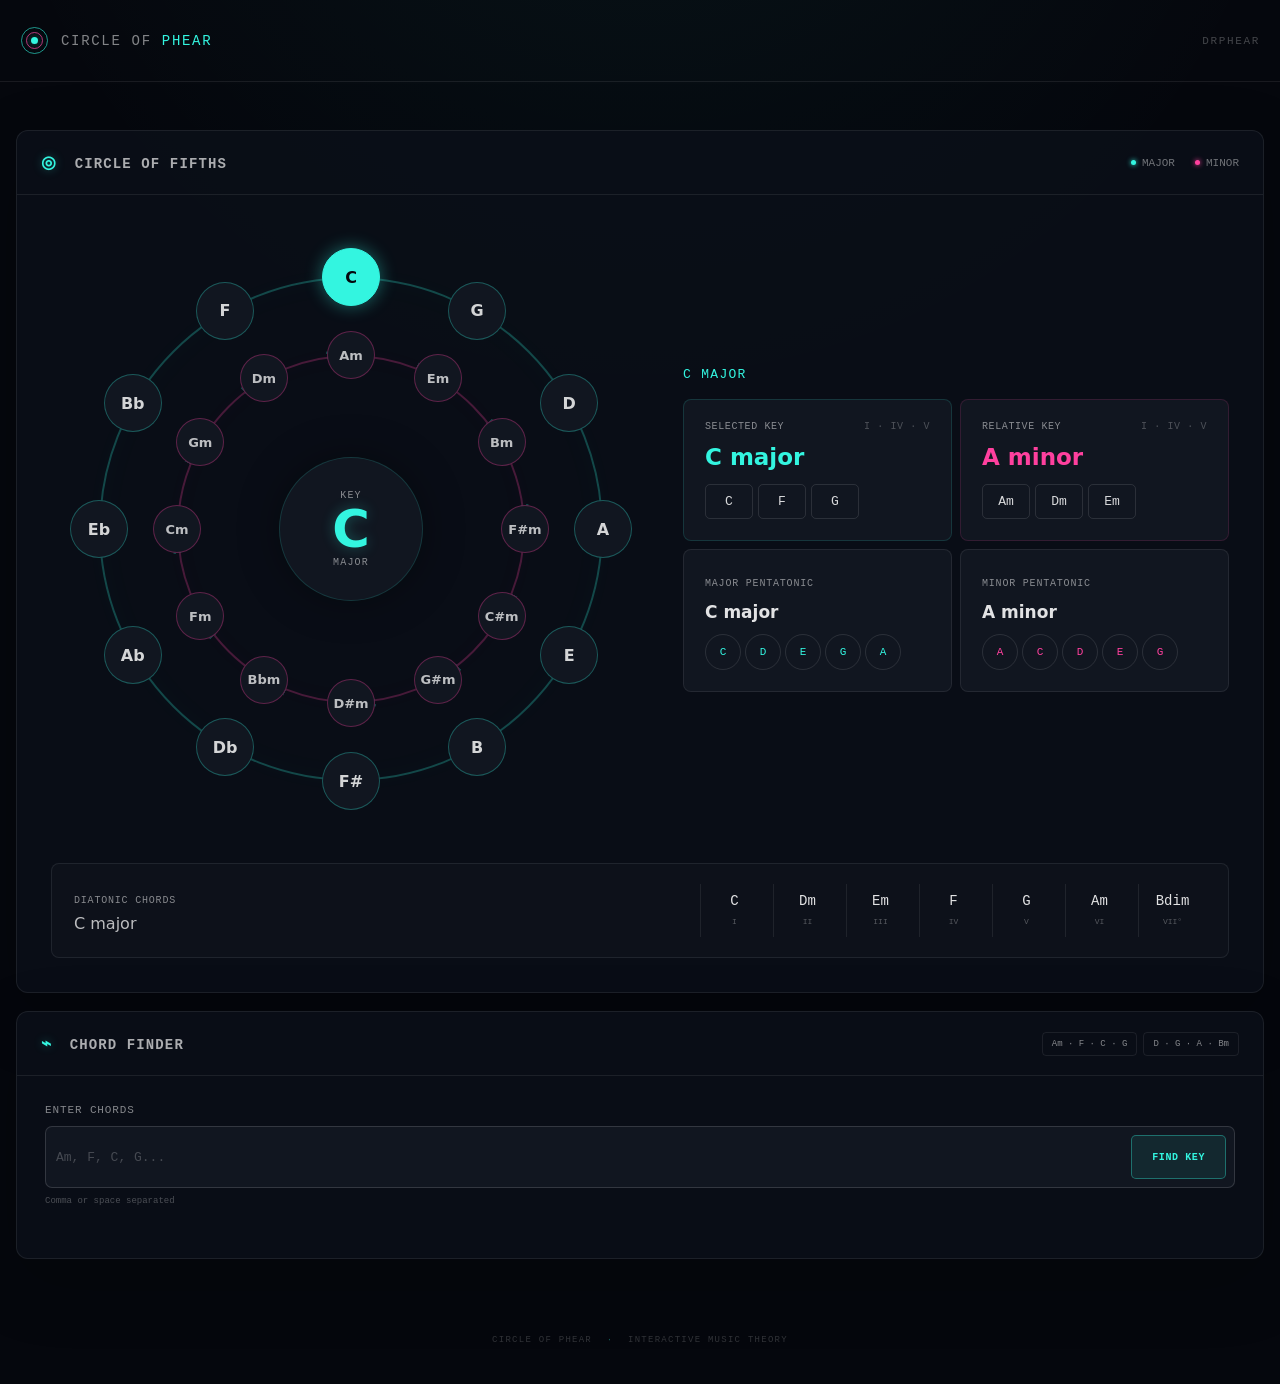
==== circle-of-fifths.html @ 33b9a5f1 "Add initial web sie" ====
<!doctype html>
<html lang="en">
  <head>
    <meta charset="UTF-8" />
    <meta name="viewport" content="width=device-width, initial-scale=1.0" />
    <meta name="description" content="An interactive circle of fifths with chords, relative keys, and pentatonic scales." />
    <title>Circle of Phear</title>
    <link rel="stylesheet" href="styles.css" />
  </head>
  <body>
    <header class="site-header" id="top">
      <a class="brand" href="index.html" aria-label="Back to drphear home">
        <span class="brand-mark" aria-hidden="true"><i></i><i></i><i></i></span>
        <span>CIRCLE OF <strong>PHEAR</strong></span>
      </a>
      <a class="header-note" href="index.html">DRPHEAR</a>
    </header>

    <main>
      <section class="panel" id="explore" aria-labelledby="circle-title">
        <div class="panel-header">
          <h1 id="circle-title"><span class="panel-icon" aria-hidden="true">◎</span> CIRCLE OF FIFTHS</h1>
          <div class="legend" aria-label="Circle legend">
            <span><i class="major-dot"></i> Major</span>
            <span><i class="minor-dot"></i> Minor</span>
          </div>
        </div>

        <div class="circle-layout">
          <div class="circle-stage">
            <div class="orbit orbit-outer"></div>
            <div class="orbit orbit-inner"></div>
            <div class="circle-keys" id="circle-keys" role="group" aria-label="Circle of fifths key selector"></div>
            <div class="circle-center" aria-live="polite">
              <span>KEY</span>
              <strong id="center-key">C</strong>
              <small id="center-mode">major</small>
            </div>
          </div>

          <div class="key-dashboard" aria-labelledby="selected-heading">
            <h2 id="selected-heading"><span id="key-title">C major</span></h2>

            <div class="harmony-grid">
              <article class="harmony-card primary-card">
                <div class="card-topline"><span>Selected key</span><small>I · IV · V</small></div>
                <h3 id="primary-name">C major</h3>
                <div class="large-chords" id="primary-chords"></div>
              </article>

              <article class="harmony-card relative-card">
                <div class="card-topline"><span>Relative key</span><small>i · iv · v</small></div>
                <h3 id="relative-name">A minor</h3>
                <div class="large-chords" id="relative-chords"></div>
              </article>
            </div>

            <div class="scale-grid">
              <article class="scale-card major-scale">
                <span class="card-label">Major pentatonic</span>
                <h3 id="major-pentatonic-name">C major</h3>
                <div class="note-row" id="major-pentatonic-notes"></div>
              </article>
              <article class="scale-card minor-scale">
                <span class="card-label">Minor pentatonic</span>
                <h3 id="minor-pentatonic-name">A minor</h3>
                <div class="note-row" id="minor-pentatonic-notes"></div>
              </article>
            </div>
          </div>
        </div>

        <div class="diatonic-strip">
          <div>
            <span class="card-label">Diatonic chords</span>
            <strong id="palette-key">C major</strong>
          </div>
          <div class="diatonic-chords" id="diatonic-chords"></div>
        </div>
      </section>

      <section class="panel finder" id="chord-finder" aria-labelledby="finder-title">
        <div class="panel-header">
          <h2 id="finder-title"><span class="panel-icon" aria-hidden="true">⌁</span> CHORD FINDER</h2>
          <div class="example-list" aria-label="Example progressions">
            <button class="example-button" type="button" data-chords="Am,F,C,G">Am · F · C · G</button>
            <button class="example-button" type="button" data-chords="D,G,A,Bm">D · G · A · Bm</button>
          </div>
        </div>

        <div class="finder-tool">
          <label for="chord-input">Enter chords</label>
          <div class="chord-entry" id="chord-entry">
            <div class="chord-chips" id="chord-chips"></div>
            <input id="chord-input" type="text" placeholder="Am, F, C, G..." autocomplete="off" spellcheck="false" aria-describedby="input-help" />
            <button id="analyze-button" type="button">Find key</button>
          </div>
          <p class="input-help" id="input-help">Comma or space separated</p>
          <p class="input-error" id="input-error" role="alert"></p>

          <div class="finder-results" id="finder-results" hidden>
            <div class="best-match">
              <div>
                <span class="card-label">Best match</span>
                <h3 id="match-name">C major</h3>
                <p id="match-detail"></p>
              </div>
              <div class="match-score" aria-label="Match score"><strong id="match-score">100</strong><span>% FIT</span></div>
            </div>
            <div class="suggestion-block">
              <span class="card-label">Try next</span>
              <div class="suggested-chords" id="suggested-chords"></div>
            </div>
            <div class="alternatives">
              <span class="card-label">Also works in</span>
              <div id="alternative-keys"></div>
            </div>
          </div>
        </div>
      </section>
    </main>

    <footer>CIRCLE OF PHEAR <span>·</span> INTERACTIVE MUSIC THEORY</footer>
    <script src="app.js"></script>
  </body>
</html>
---- styles.css ----
:root {
  --background: #05070d;
  --surface: #0b0f18;
  --raised: #111620;
  --raised-2: #151c28;
  --cyan: #33f5e0;
  --magenta: #ff409e;
  --amber: #ffb837;
  --text: rgba(255, 255, 255, 0.88);
  --muted: rgba(255, 255, 255, 0.5);
  --faint: rgba(255, 255, 255, 0.08);
  --line: rgba(51, 245, 224, 0.16);
  --mono: ui-monospace, "SFMono-Regular", Menlo, Monaco, Consolas, monospace;
  --rounded: ui-rounded, "SF Pro Rounded", "Arial Rounded MT Bold", system-ui, sans-serif;
}

* { box-sizing: border-box; }
html { scroll-behavior: smooth; }

body {
  min-width: 320px;
  margin: 0;
  color: var(--text);
  background:
    radial-gradient(circle at 50% -20%, rgba(51, 245, 224, 0.055), transparent 38%),
    var(--background);
  font-family: var(--rounded);
  -webkit-font-smoothing: antialiased;
}

button, input { font: inherit; }
button { color: inherit; }

.site-header {
  max-width: 1300px;
  height: 82px;
  margin: 0 auto;
  padding: 0 20px;
  display: flex;
  align-items: center;
  justify-content: space-between;
  border-bottom: 1px solid var(--faint);
}

.brand { display: inline-flex; align-items: center; gap: 12px; color: var(--muted); text-decoration: none; font-family: var(--mono); font-size: 14px; letter-spacing: 0.12em; }
.brand strong { color: var(--cyan); font-weight: 500; }
.brand-mark { position: relative; display: inline-block; width: 29px; height: 29px; }
.brand-mark i { position: absolute; border: 1px solid rgba(51, 245, 224, 0.6); border-radius: 50%; }
.brand-mark i:nth-child(1) { inset: 1px; }
.brand-mark i:nth-child(2) { inset: 6px; border-color: rgba(255, 64, 158, 0.72); }
.brand-mark i:nth-child(3) { inset: 11px; border: 0; background: var(--cyan); box-shadow: 0 0 8px rgba(51, 245, 224, 0.5); }
.header-note { color: rgba(255,255,255,.25); font-family: var(--mono); font-size: 11px; letter-spacing: .15em; text-decoration: none; }
.header-note:hover { color: var(--cyan); }

main { width: min(1260px, calc(100% - 32px)); margin: 48px auto 76px; }
.panel { overflow: hidden; margin-bottom: 18px; border: 1px solid var(--faint); border-radius: 12px; background: rgba(11, 15, 24, 0.88); box-shadow: 0 22px 70px rgba(0, 0, 0, 0.2); }
.panel-header { min-height: 64px; padding: 0 24px; display: flex; align-items: center; justify-content: space-between; border-bottom: 1px solid var(--faint); }
.panel-header h1, .panel-header h2 { margin: 0; color: rgba(255,255,255,.66); font-family: var(--mono); font-size: 14px; font-weight: 600; letter-spacing: .08em; }
.panel-icon { margin-right: 8px; color: var(--cyan); font-size: 17px; text-shadow: 0 0 10px rgba(51,245,224,.35); }

.legend { display: flex; gap: 20px; color: rgba(255,255,255,.42); font-family: var(--mono); font-size: 11px; text-transform: uppercase; }
.legend span { display: flex; align-items: center; gap: 6px; }
.legend i { width: 5px; height: 5px; border-radius: 50%; }
.major-dot { background: var(--cyan); box-shadow: 0 0 5px var(--cyan); }
.minor-dot { background: var(--magenta); box-shadow: 0 0 5px var(--magenta); }

.circle-layout { display: grid; grid-template-columns: 600px 1fr; gap: 32px; padding: 34px; align-items: center; }
.circle-stage { position: relative; width: 100%; aspect-ratio: 1; isolation: isolate; }
.circle-stage::before { content: ""; position: absolute; inset: 3%; border-radius: 50%; background: repeating-conic-gradient(from -7.5deg, transparent 0deg 29.55deg, rgba(51,245,224,.24) 29.55deg 30deg); -webkit-mask: radial-gradient(circle, transparent 0 42.8%, #000 43.2% 44.7%, transparent 45.1%); mask: radial-gradient(circle, transparent 0 42.8%, #000 43.2% 44.7%, transparent 45.1%); z-index: -1; }
.orbit { position: absolute; border-radius: 50%; pointer-events: none; }
.orbit-outer { inset: 8%; border: 2px solid rgba(51,245,224,.25); box-shadow: inset 0 0 35px rgba(51,245,224,.025), 0 0 18px rgba(51,245,224,.025); }
.orbit-inner { inset: 21%; border: 2px solid rgba(255,64,158,.25); box-shadow: inset 0 0 28px rgba(255,64,158,.02), 0 0 16px rgba(255,64,158,.025); }

.key-button { position: absolute; transform: translate(-50%, -50%); display: grid; place-items: center; padding: 0; border-radius: 50%; background: var(--raised); cursor: pointer; z-index: 2; transition: transform 140ms ease, background 140ms ease, color 140ms ease, box-shadow 140ms ease; }
.key-button:hover { transform: translate(-50%, -50%) scale(1.08); }
.key-button:focus-visible { outline: 2px solid #fff; outline-offset: 2px; }
.key-button.major { width: 58px; height: 58px; border: 1px solid rgba(51,245,224,.3); color: rgba(255,255,255,.82); font-size: 16px; font-weight: 600; }
.key-button.minor { width: 48px; height: 48px; border: 1px solid rgba(255,64,158,.32); color: rgba(255,255,255,.72); font-size: 13px; font-weight: 600; }
.key-button.major.selected { color: var(--background); background: var(--cyan); border-color: var(--cyan); box-shadow: 0 0 17px rgba(51,245,224,.4); }
.key-button.minor.selected { color: var(--background); background: var(--magenta); border-color: var(--magenta); box-shadow: 0 0 17px rgba(255,64,158,.4); }

.circle-center { position: absolute; inset: 38%; display: flex; flex-direction: column; align-items: center; justify-content: center; border: 1px solid rgba(51,245,224,.15); border-radius: 50%; background: var(--raised); box-shadow: 0 0 40px rgba(0,0,0,.34); }
.circle-center span, .circle-center small { font-family: var(--mono); text-transform: uppercase; letter-spacing: .12em; }
.circle-center span { color: var(--muted); font-size: 10px; }
.circle-center strong { margin: 3px 0 1px; color: var(--cyan); font-size: clamp(36px, 4vw, 52px); line-height: 1; text-shadow: 0 0 14px rgba(51,245,224,.28); }
.circle-center small { color: var(--muted); font-size: 10px; }

.key-dashboard { min-width: 0; }
.key-dashboard > h2 { margin: 0 0 17px; color: var(--cyan); font-family: var(--mono); font-size: 13px; font-weight: 500; letter-spacing: .1em; text-transform: uppercase; }
.harmony-grid, .scale-grid { display: grid; grid-template-columns: 1fr 1fr; gap: 8px; }
.scale-grid { margin-top: 8px; }
.harmony-card, .scale-card { min-width: 0; padding: 21px; border: 1px solid var(--faint); border-radius: 8px; background: var(--raised); }
.primary-card { border-color: rgba(51,245,224,.14); }
.relative-card { border-color: rgba(255,64,158,.14); }
.card-topline { display: flex; align-items: center; justify-content: space-between; color: var(--muted); font-family: var(--mono); font-size: 10px; letter-spacing: .06em; text-transform: uppercase; }
.card-topline small { color: rgba(255,255,255,.25); font-size: inherit; }
.harmony-card h3, .scale-card h3 { margin: 12px 0 14px; color: rgba(255,255,255,.88); font-size: 23px; font-weight: 600; }
.primary-card h3 { color: var(--cyan); }
.relative-card h3 { color: var(--magenta); }
.large-chords { display: flex; flex-wrap: wrap; gap: 5px; }
.large-chords span { min-width: 48px; padding: 9px 11px; border: 1px solid rgba(255,255,255,.11); border-radius: 5px; color: rgba(255,255,255,.84); text-align: center; font-family: var(--mono); font-size: 13px; }
.card-label { color: var(--muted); font-family: var(--mono); font-size: 10px; letter-spacing: .08em; text-transform: uppercase; }
.scale-card h3 { margin-bottom: 12px; font-size: 17px; }
.note-row { display: flex; flex-wrap: wrap; gap: 4px; }
.note-row span { display: grid; place-items: center; width: 36px; height: 36px; border: 1px solid rgba(255,255,255,.11); border-radius: 50%; font-family: var(--mono); font-size: 11px; }
.major-scale .note-row span { color: var(--cyan); }
.minor-scale .note-row span { color: var(--magenta); }

.diatonic-strip { margin: 0 34px 34px; padding: 20px 22px; display: flex; align-items: center; justify-content: space-between; gap: 24px; border: 1px solid var(--faint); border-radius: 8px; background: rgba(17,22,32,.55); }
.diatonic-strip > div:first-child { flex: 0 0 auto; }
.diatonic-strip > div:first-child strong { display: block; margin-top: 7px; color: rgba(255,255,255,.72); font-size: 16px; font-weight: 500; }
.diatonic-chords { display: flex; flex-wrap: wrap; justify-content: flex-end; gap: 5px; }
.degree-chord { min-width: 68px; padding: 9px 12px; text-align: center; border-left: 1px solid var(--faint); }
.degree-chord strong { display: block; font-family: var(--mono); font-size: 14px; font-weight: 500; }
.degree-chord small { color: rgba(255,255,255,.3); font-family: var(--mono); font-size: 8px; text-transform: uppercase; }

.finder .panel-header { flex-wrap: wrap; gap: 10px; }
.example-list { display: flex; gap: 6px; }
.example-button { padding: 6px 9px; border: 1px solid var(--faint); border-radius: 4px; background: transparent; color: var(--muted); font-family: var(--mono); font-size: 9px; cursor: pointer; }
.example-button:hover { color: var(--cyan); border-color: rgba(51,245,224,.3); }
.finder-tool { padding: 28px; }
.finder-tool > label { display: block; margin-bottom: 10px; color: var(--muted); font-family: var(--mono); font-size: 11px; letter-spacing: .08em; text-transform: uppercase; }
.chord-entry { min-height: 62px; display: flex; align-items: center; gap: 8px; padding: 8px; border: 1px solid rgba(255,255,255,.14); border-radius: 7px; background: var(--raised); }
.chord-entry:focus-within { border-color: rgba(51,245,224,.45); box-shadow: 0 0 0 2px rgba(51,245,224,.05); }
.chord-chips { display: contents; }
.chord-chip { display: flex; align-items: center; gap: 7px; padding: 9px 10px; border: 1px solid rgba(51,245,224,.13); border-radius: 4px; background: rgba(51,245,224,.08); color: var(--cyan); font-family: var(--mono); font-size: 11px; cursor: pointer; }
.chord-chip::after { content: "×"; color: var(--muted); }
#chord-input { min-width: 120px; flex: 1; border: 0; outline: 0; background: transparent; color: var(--text); font-family: var(--mono); font-size: 13px; }
#chord-input::placeholder { color: rgba(255,255,255,.22); }
#analyze-button { align-self: stretch; padding: 0 20px; border: 1px solid rgba(51,245,224,.35); border-radius: 5px; background: rgba(51,245,224,.08); color: var(--cyan); font-family: var(--mono); font-size: 10px; font-weight: 600; letter-spacing: .06em; text-transform: uppercase; cursor: pointer; white-space: nowrap; }
#analyze-button:hover { color: var(--background); background: var(--cyan); }
.input-help, .input-error { margin: 8px 0 0; min-height: 13px; font-family: var(--mono); font-size: 9px; }
.input-help { color: rgba(255,255,255,.27); }
.input-error { color: var(--magenta); }

.finder-results { margin-top: 16px; padding-top: 16px; display: grid; grid-template-columns: 1fr 1.2fr .9fr; gap: 16px; border-top: 1px solid var(--faint); }
.finder-results[hidden] { display: none; }
.best-match { display: flex; align-items: center; justify-content: space-between; gap: 12px; }
.best-match h3 { margin: 6px 0 4px; color: var(--cyan); font-size: 24px; }
.best-match p { margin: 0; color: var(--muted); font-family: var(--mono); font-size: 9px; line-height: 1.45; }
.match-score { flex: 0 0 62px; width: 62px; height: 62px; display: flex; flex-direction: column; align-items: center; justify-content: center; border: 1px solid rgba(51,245,224,.45); border-radius: 50%; color: var(--cyan); }
.match-score strong { font-size: 21px; line-height: 1; }
.match-score span { margin-top: 3px; font-family: var(--mono); font-size: 7px; }
.suggestion-block, .alternatives { padding-left: 16px; border-left: 1px solid var(--faint); }
.suggested-chords, #alternative-keys { display: flex; flex-wrap: wrap; gap: 5px; margin-top: 8px; }
.suggested-chords button, .alternative-key { padding: 8px 11px; border: 1px solid var(--faint); border-radius: 4px; background: var(--raised-2); font-family: var(--mono); font-size: 10px; cursor: pointer; }
.suggested-chords button { color: var(--cyan); }
.suggested-chords button:hover, .alternative-key:hover { border-color: rgba(51,245,224,.3); }
.alternative-key { color: var(--muted); }

footer { max-width: 1260px; margin: 0 auto; padding: 0 0 38px; color: rgba(255,255,255,.18); text-align: center; font-family: var(--mono); font-size: 9px; letter-spacing: .14em; }
footer span { margin: 0 8px; color: rgba(51,245,224,.35); }

@media (max-width: 1050px) {
  .circle-layout { grid-template-columns: minmax(0, 600px); justify-content: center; }
  .key-dashboard { width: 100%; }
  .finder-results { grid-template-columns: 1fr 1fr; }
  .alternatives { grid-column: 1 / -1; padding: 13px 0 0; border-left: 0; border-top: 1px solid var(--faint); }
}

@media (max-width: 520px) {
  .site-header { height: 58px; }
  .header-note { display: none; }
  main { width: min(100% - 20px, 920px); margin-top: 18px; }
  .panel-header { padding: 0 12px; }
  .circle-layout { padding: 10px 4px 16px; gap: 12px; }
  .key-dashboard { padding: 0 8px; }
  .key-button.major { width: 42px; height: 42px; font-size: 12px; }
  .key-button.minor { width: 35px; height: 35px; font-size: 10px; }
  .harmony-card, .scale-card { padding: 13px; }
  .harmony-card h3 { font-size: 16px; }
  .diatonic-strip { margin: 0 12px 12px; align-items: flex-start; flex-direction: column; gap: 11px; }
  .diatonic-chords { justify-content: flex-start; }
  .degree-chord { border-left: 0; border-right: 1px solid var(--faint); }
  .finder .panel-header { min-height: 60px; padding-top: 10px; padding-bottom: 10px; }
  .finder-tool { padding: 12px; }
  .chord-entry { flex-wrap: wrap; }
  #chord-input { height: 34px; }
  #analyze-button { height: 35px; }
  .finder-results { grid-template-columns: 1fr; }
  .suggestion-block, .alternatives { grid-column: auto; padding: 13px 0 0; border-left: 0; border-top: 1px solid var(--faint); }
}

@media (prefers-reduced-motion: reduce) {
  html { scroll-behavior: auto; }
  *, *::before, *::after { transition-duration: .01ms !important; }
}
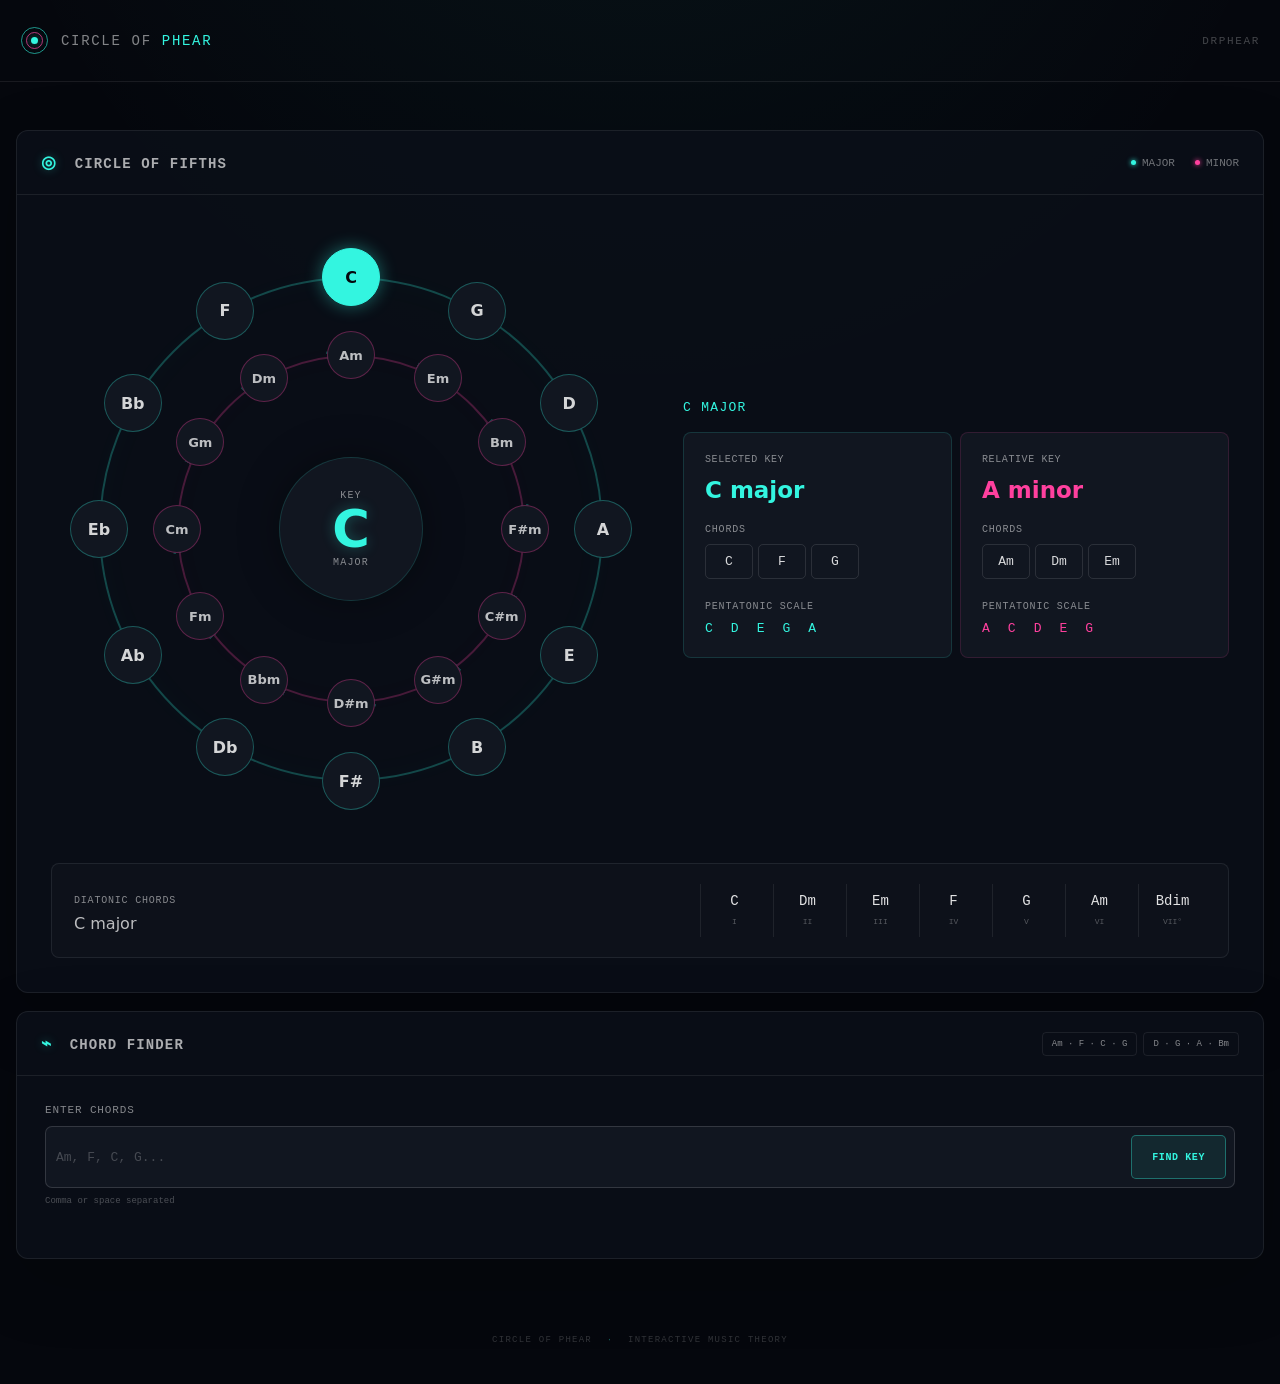
==== commit 4248bd06: "Update chord and scale presentation" ====
--- a/circle-of-fifths.html
+++ b/circle-of-fifths.html
@@ -43,28 +43,21 @@
 
             <div class="harmony-grid">
               <article class="harmony-card primary-card">
-                <div class="card-topline"><span>Selected key</span><small>I · IV · V</small></div>
+                <div class="card-topline"><span>Selected key</span></div>
                 <h3 id="primary-name">C major</h3>
+                <span class="card-label">Chords</span>
                 <div class="large-chords" id="primary-chords"></div>
+                <span class="card-label pentatonic-label">Pentatonic scale</span>
+                <div class="note-row" id="primary-pentatonic-notes"></div>
               </article>
 
               <article class="harmony-card relative-card">
-                <div class="card-topline"><span>Relative key</span><small>i · iv · v</small></div>
+                <div class="card-topline"><span>Relative key</span></div>
                 <h3 id="relative-name">A minor</h3>
+                <span class="card-label">Chords</span>
                 <div class="large-chords" id="relative-chords"></div>
-              </article>
-            </div>
-
-            <div class="scale-grid">
-              <article class="scale-card major-scale">
-                <span class="card-label">Major pentatonic</span>
-                <h3 id="major-pentatonic-name">C major</h3>
-                <div class="note-row" id="major-pentatonic-notes"></div>
-              </article>
-              <article class="scale-card minor-scale">
-                <span class="card-label">Minor pentatonic</span>
-                <h3 id="minor-pentatonic-name">A minor</h3>
-                <div class="note-row" id="minor-pentatonic-notes"></div>
+                <span class="card-label pentatonic-label">Pentatonic scale</span>
+                <div class="note-row" id="relative-pentatonic-notes"></div>
               </article>
             </div>
           </div>
--- a/styles.css
+++ b/styles.css
@@ -87,24 +87,24 @@
 
 .key-dashboard { min-width: 0; }
 .key-dashboard > h2 { margin: 0 0 17px; color: var(--cyan); font-family: var(--mono); font-size: 13px; font-weight: 500; letter-spacing: .1em; text-transform: uppercase; }
-.harmony-grid, .scale-grid { display: grid; grid-template-columns: 1fr 1fr; gap: 8px; }
-.scale-grid { margin-top: 8px; }
+.harmony-grid { display: grid; grid-template-columns: 1fr 1fr; gap: 8px; }
 .harmony-card, .scale-card { min-width: 0; padding: 21px; border: 1px solid var(--faint); border-radius: 8px; background: var(--raised); }
 .primary-card { border-color: rgba(51,245,224,.14); }
 .relative-card { border-color: rgba(255,64,158,.14); }
 .card-topline { display: flex; align-items: center; justify-content: space-between; color: var(--muted); font-family: var(--mono); font-size: 10px; letter-spacing: .06em; text-transform: uppercase; }
-.card-topline small { color: rgba(255,255,255,.25); font-size: inherit; }
 .harmony-card h3, .scale-card h3 { margin: 12px 0 14px; color: rgba(255,255,255,.88); font-size: 23px; font-weight: 600; }
 .primary-card h3 { color: var(--cyan); }
 .relative-card h3 { color: var(--magenta); }
-.large-chords { display: flex; flex-wrap: wrap; gap: 5px; }
+.large-chords { display: flex; flex-wrap: wrap; gap: 5px; margin-top: 8px; }
 .large-chords span { min-width: 48px; padding: 9px 11px; border: 1px solid rgba(255,255,255,.11); border-radius: 5px; color: rgba(255,255,255,.84); text-align: center; font-family: var(--mono); font-size: 13px; }
 .card-label { color: var(--muted); font-family: var(--mono); font-size: 10px; letter-spacing: .08em; text-transform: uppercase; }
 .scale-card h3 { margin-bottom: 12px; font-size: 17px; }
+.pentatonic-label { display: block; margin-top: 22px; }
 .note-row { display: flex; flex-wrap: wrap; gap: 4px; }
-.note-row span { display: grid; place-items: center; width: 36px; height: 36px; border: 1px solid rgba(255,255,255,.11); border-radius: 50%; font-family: var(--mono); font-size: 11px; }
-.major-scale .note-row span { color: var(--cyan); }
-.minor-scale .note-row span { color: var(--magenta); }
+.note-row { margin-top: 9px; gap: 18px; }
+.note-row span { color: rgba(255,255,255,.76); font-family: var(--mono); font-size: 13px; }
+.primary-card .note-row span { color: var(--cyan); }
+.relative-card .note-row span { color: var(--magenta); }
 
 .diatonic-strip { margin: 0 34px 34px; padding: 20px 22px; display: flex; align-items: center; justify-content: space-between; gap: 24px; border: 1px solid var(--faint); border-radius: 8px; background: rgba(17,22,32,.55); }
 .diatonic-strip > div:first-child { flex: 0 0 auto; }
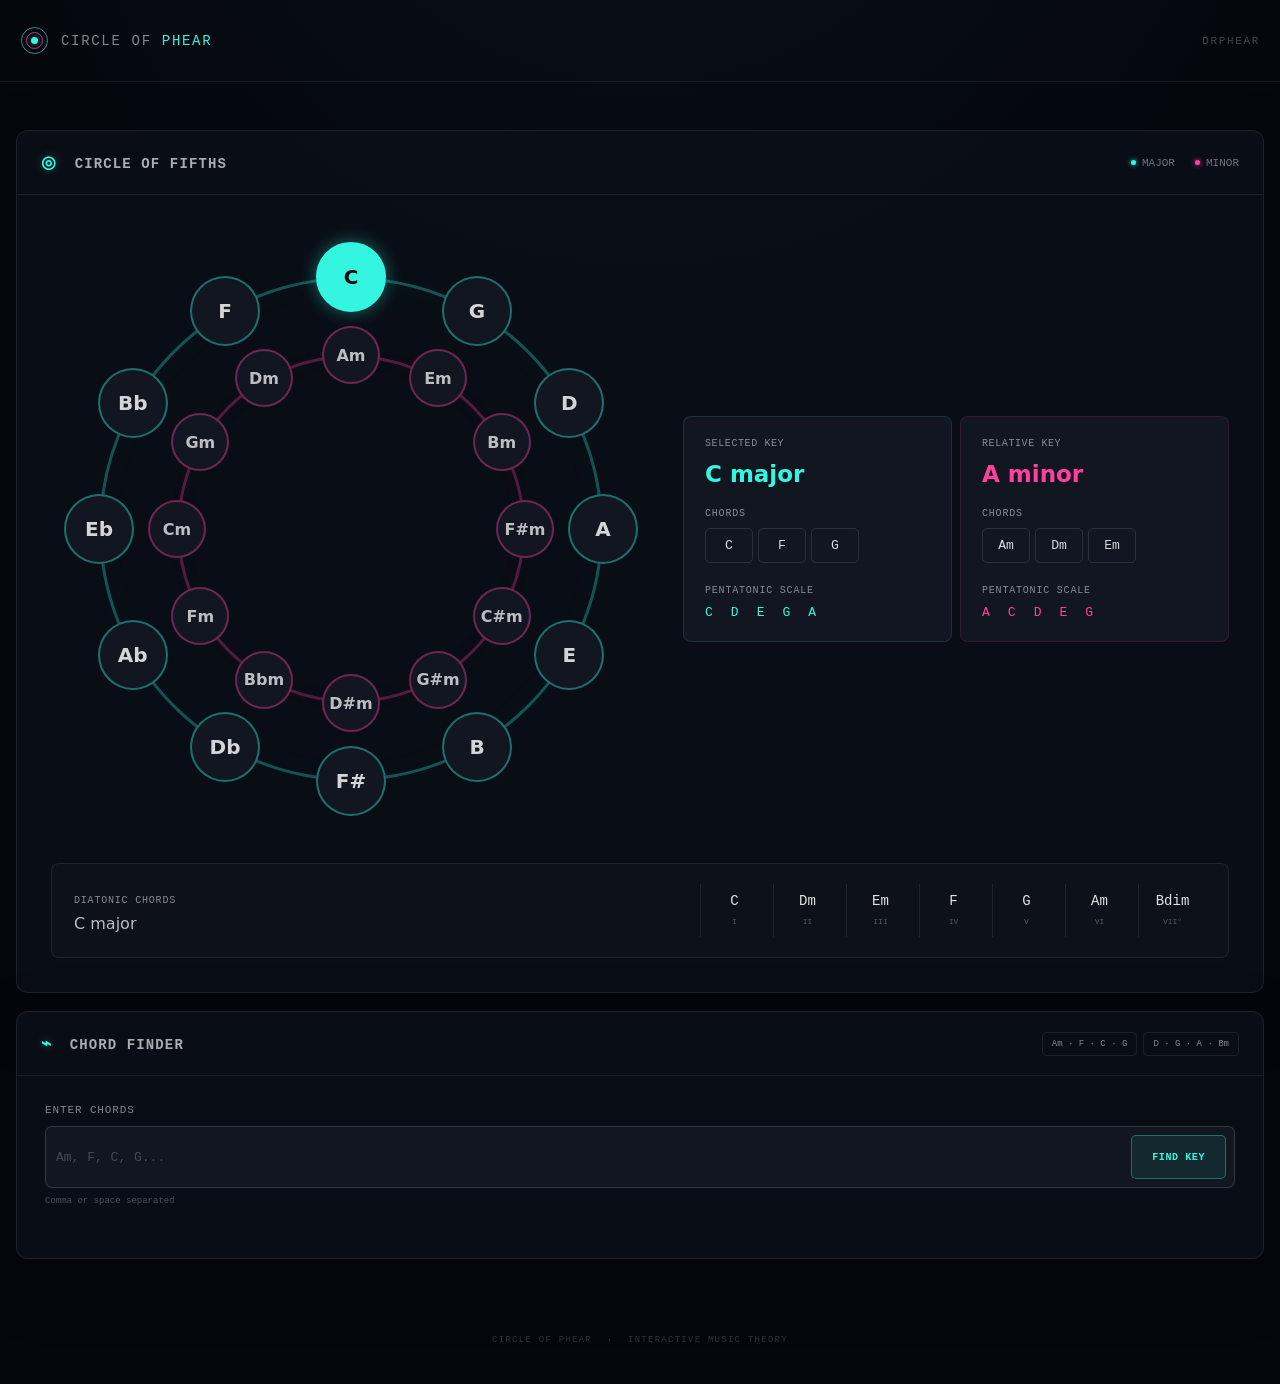
==== commit ed95cc30: "Tweak presentation of the circle for readbility" ====
--- a/circle-of-fifths.html
+++ b/circle-of-fifths.html
@@ -5,7 +5,8 @@
     <meta name="viewport" content="width=device-width, initial-scale=1.0" />
     <meta name="description" content="An interactive circle of fifths with chords, relative keys, and pentatonic scales." />
     <title>Circle of Phear</title>
-    <link rel="stylesheet" href="styles.css" />
+    <link rel="icon" href="favicon.svg" type="image/svg+xml" />
+    <link rel="stylesheet" href="styles.css?v=20260923-4" />
   </head>
   <body>
     <header class="site-header" id="top">
@@ -31,16 +32,9 @@
             <div class="orbit orbit-outer"></div>
             <div class="orbit orbit-inner"></div>
             <div class="circle-keys" id="circle-keys" role="group" aria-label="Circle of fifths key selector"></div>
-            <div class="circle-center" aria-live="polite">
-              <span>KEY</span>
-              <strong id="center-key">C</strong>
-              <small id="center-mode">major</small>
-            </div>
           </div>
 
-          <div class="key-dashboard" aria-labelledby="selected-heading">
-            <h2 id="selected-heading"><span id="key-title">C major</span></h2>
-
+          <div class="key-dashboard" aria-label="Key details">
             <div class="harmony-grid">
               <article class="harmony-card primary-card">
                 <div class="card-topline"><span>Selected key</span></div>
@@ -114,6 +108,6 @@
     </main>
 
     <footer>CIRCLE OF PHEAR <span>·</span> INTERACTIVE MUSIC THEORY</footer>
-    <script src="app.js"></script>
+    <script src="app.js?v=20260923-4"></script>
   </body>
 </html>
--- a/styles.css
+++ b/styles.css
@@ -66,27 +66,19 @@
 
 .circle-layout { display: grid; grid-template-columns: 600px 1fr; gap: 32px; padding: 34px; align-items: center; }
 .circle-stage { position: relative; width: 100%; aspect-ratio: 1; isolation: isolate; }
-.circle-stage::before { content: ""; position: absolute; inset: 3%; border-radius: 50%; background: repeating-conic-gradient(from -7.5deg, transparent 0deg 29.55deg, rgba(51,245,224,.24) 29.55deg 30deg); -webkit-mask: radial-gradient(circle, transparent 0 42.8%, #000 43.2% 44.7%, transparent 45.1%); mask: radial-gradient(circle, transparent 0 42.8%, #000 43.2% 44.7%, transparent 45.1%); z-index: -1; }
 .orbit { position: absolute; border-radius: 50%; pointer-events: none; }
-.orbit-outer { inset: 8%; border: 2px solid rgba(51,245,224,.25); box-shadow: inset 0 0 35px rgba(51,245,224,.025), 0 0 18px rgba(51,245,224,.025); }
-.orbit-inner { inset: 21%; border: 2px solid rgba(255,64,158,.25); box-shadow: inset 0 0 28px rgba(255,64,158,.02), 0 0 16px rgba(255,64,158,.025); }
+.orbit-outer { inset: 8%; border: 3px solid rgba(51,245,224,.3); box-shadow: inset 0 0 35px rgba(51,245,224,.025), 0 0 18px rgba(51,245,224,.025); }
+.orbit-inner { inset: 21%; border: 3px solid rgba(255,64,158,.3); box-shadow: inset 0 0 28px rgba(255,64,158,.02), 0 0 16px rgba(255,64,158,.025); }
 
 .key-button { position: absolute; transform: translate(-50%, -50%); display: grid; place-items: center; padding: 0; border-radius: 50%; background: var(--raised); cursor: pointer; z-index: 2; transition: transform 140ms ease, background 140ms ease, color 140ms ease, box-shadow 140ms ease; }
 .key-button:hover { transform: translate(-50%, -50%) scale(1.08); }
 .key-button:focus-visible { outline: 2px solid #fff; outline-offset: 2px; }
-.key-button.major { width: 58px; height: 58px; border: 1px solid rgba(51,245,224,.3); color: rgba(255,255,255,.82); font-size: 16px; font-weight: 600; }
-.key-button.minor { width: 48px; height: 48px; border: 1px solid rgba(255,64,158,.32); color: rgba(255,255,255,.72); font-size: 13px; font-weight: 600; }
+.key-button.major { width: 70px; height: 70px; border: 2px solid rgba(51,245,224,.4); color: rgba(255,255,255,.82); font-size: 20px; font-weight: 600; }
+.key-button.minor { width: 58px; height: 58px; border: 2px solid rgba(255,64,158,.4); color: rgba(255,255,255,.72); font-size: 16px; font-weight: 600; }
 .key-button.major.selected { color: var(--background); background: var(--cyan); border-color: var(--cyan); box-shadow: 0 0 17px rgba(51,245,224,.4); }
 .key-button.minor.selected { color: var(--background); background: var(--magenta); border-color: var(--magenta); box-shadow: 0 0 17px rgba(255,64,158,.4); }
 
-.circle-center { position: absolute; inset: 38%; display: flex; flex-direction: column; align-items: center; justify-content: center; border: 1px solid rgba(51,245,224,.15); border-radius: 50%; background: var(--raised); box-shadow: 0 0 40px rgba(0,0,0,.34); }
-.circle-center span, .circle-center small { font-family: var(--mono); text-transform: uppercase; letter-spacing: .12em; }
-.circle-center span { color: var(--muted); font-size: 10px; }
-.circle-center strong { margin: 3px 0 1px; color: var(--cyan); font-size: clamp(36px, 4vw, 52px); line-height: 1; text-shadow: 0 0 14px rgba(51,245,224,.28); }
-.circle-center small { color: var(--muted); font-size: 10px; }
-
 .key-dashboard { min-width: 0; }
-.key-dashboard > h2 { margin: 0 0 17px; color: var(--cyan); font-family: var(--mono); font-size: 13px; font-weight: 500; letter-spacing: .1em; text-transform: uppercase; }
 .harmony-grid { display: grid; grid-template-columns: 1fr 1fr; gap: 8px; }
 .harmony-card, .scale-card { min-width: 0; padding: 21px; border: 1px solid var(--faint); border-radius: 8px; background: var(--raised); }
 .primary-card { border-color: rgba(51,245,224,.14); }
@@ -165,8 +157,8 @@
   .panel-header { padding: 0 12px; }
   .circle-layout { padding: 10px 4px 16px; gap: 12px; }
   .key-dashboard { padding: 0 8px; }
-  .key-button.major { width: 42px; height: 42px; font-size: 12px; }
-  .key-button.minor { width: 35px; height: 35px; font-size: 10px; }
+  .key-button.major { width: 46px; height: 46px; font-size: 13px; }
+  .key-button.minor { width: 38px; height: 38px; font-size: 10px; }
   .harmony-card, .scale-card { padding: 13px; }
   .harmony-card h3 { font-size: 16px; }
   .diatonic-strip { margin: 0 12px 12px; align-items: flex-start; flex-direction: column; gap: 11px; }
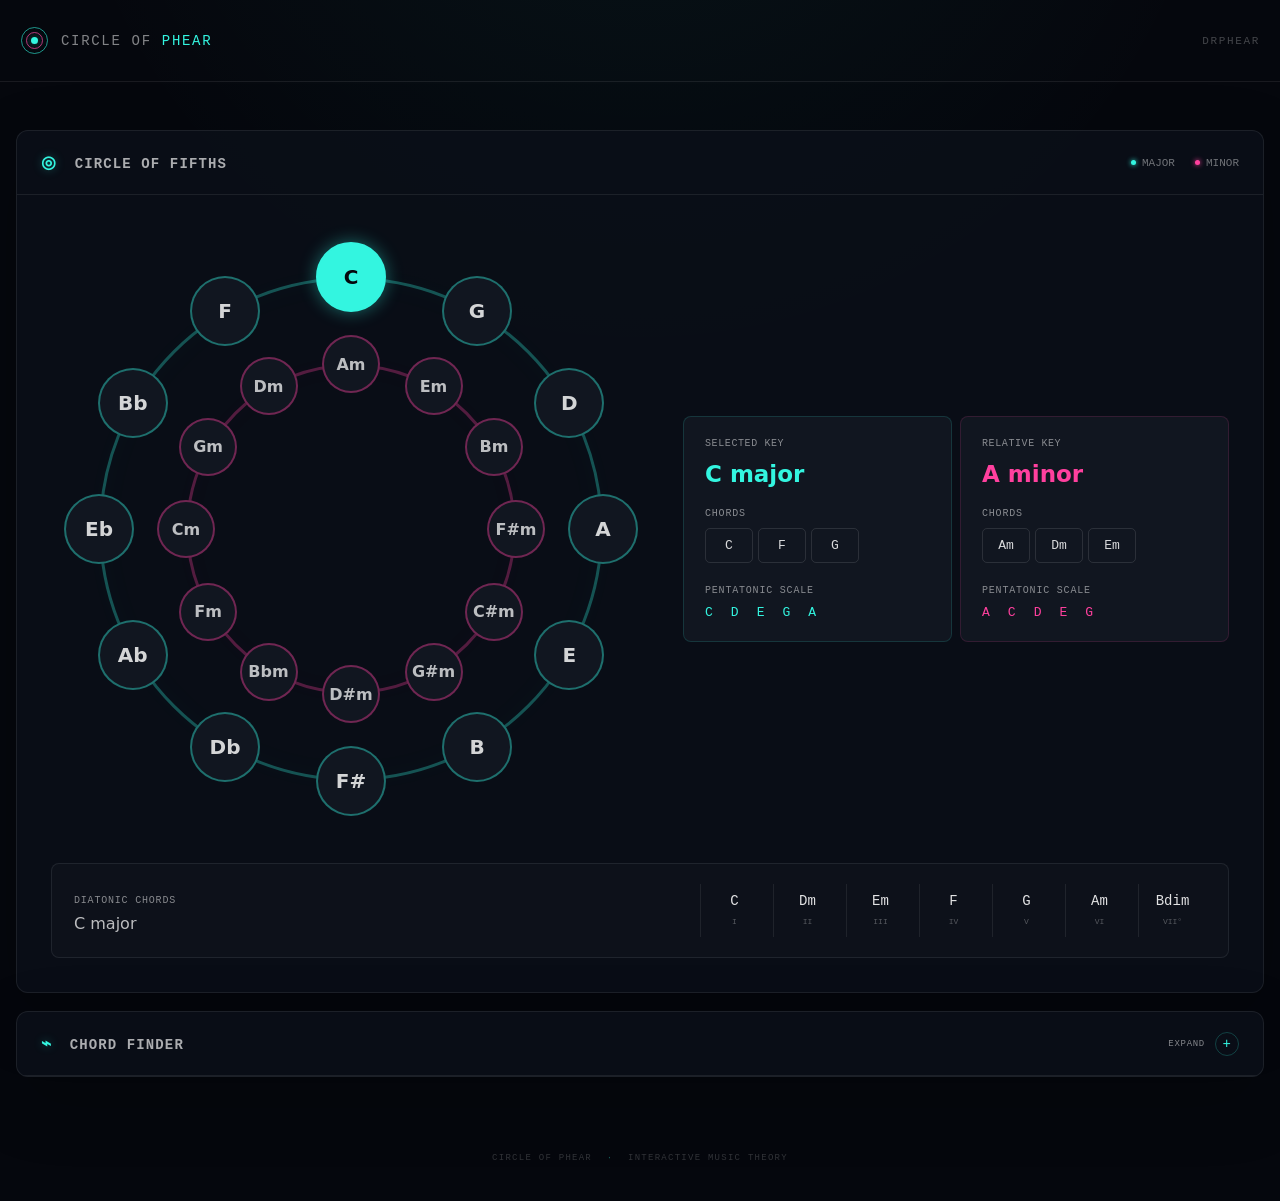
==== commit 3d473e77: "Make chord find expandable and tweak speacing of circle" ====
--- a/circle-of-fifths.html
+++ b/circle-of-fifths.html
@@ -6,7 +6,7 @@
     <meta name="description" content="An interactive circle of fifths with chords, relative keys, and pentatonic scales." />
     <title>Circle of Phear</title>
     <link rel="icon" href="favicon.svg" type="image/svg+xml" />
-    <link rel="stylesheet" href="styles.css?v=20260923-4" />
+    <link rel="stylesheet" href="styles.css?v=20260923-6" />
   </head>
   <body>
     <header class="site-header" id="top">
@@ -66,17 +66,20 @@
         </div>
       </section>
 
-      <section class="panel finder" id="chord-finder" aria-labelledby="finder-title">
-        <div class="panel-header">
+      <details class="panel finder" id="chord-finder">
+        <summary class="panel-header">
           <h2 id="finder-title"><span class="panel-icon" aria-hidden="true">⌁</span> CHORD FINDER</h2>
-          <div class="example-list" aria-label="Example progressions">
-            <button class="example-button" type="button" data-chords="Am,F,C,G">Am · F · C · G</button>
-            <button class="example-button" type="button" data-chords="D,G,A,Bm">D · G · A · Bm</button>
-          </div>
-        </div>
+          <span class="panel-toggle" aria-hidden="true"></span>
+        </summary>
 
         <div class="finder-tool">
-          <label for="chord-input">Enter chords</label>
+          <div class="finder-input-header">
+            <label for="chord-input">Enter chords</label>
+            <div class="example-list" aria-label="Example progressions">
+              <button class="example-button" type="button" data-chords="Am,F,C,G">Am · F · C · G</button>
+              <button class="example-button" type="button" data-chords="D,G,A,Bm">D · G · A · Bm</button>
+            </div>
+          </div>
           <div class="chord-entry" id="chord-entry">
             <div class="chord-chips" id="chord-chips"></div>
             <input id="chord-input" type="text" placeholder="Am, F, C, G..." autocomplete="off" spellcheck="false" aria-describedby="input-help" />
@@ -104,10 +107,10 @@
             </div>
           </div>
         </div>
-      </section>
+      </details>
     </main>
 
     <footer>CIRCLE OF PHEAR <span>·</span> INTERACTIVE MUSIC THEORY</footer>
-    <script src="app.js?v=20260923-4"></script>
+    <script src="app.js?v=20260923-6"></script>
   </body>
 </html>
--- a/styles.css
+++ b/styles.css
@@ -68,7 +68,7 @@
 .circle-stage { position: relative; width: 100%; aspect-ratio: 1; isolation: isolate; }
 .orbit { position: absolute; border-radius: 50%; pointer-events: none; }
 .orbit-outer { inset: 8%; border: 3px solid rgba(51,245,224,.3); box-shadow: inset 0 0 35px rgba(51,245,224,.025), 0 0 18px rgba(51,245,224,.025); }
-.orbit-inner { inset: 21%; border: 3px solid rgba(255,64,158,.3); box-shadow: inset 0 0 28px rgba(255,64,158,.02), 0 0 16px rgba(255,64,158,.025); }
+.orbit-inner { inset: 22.5%; border: 3px solid rgba(255,64,158,.3); box-shadow: inset 0 0 28px rgba(255,64,158,.02), 0 0 16px rgba(255,64,158,.025); }
 
 .key-button { position: absolute; transform: translate(-50%, -50%); display: grid; place-items: center; padding: 0; border-radius: 50%; background: var(--raised); cursor: pointer; z-index: 2; transition: transform 140ms ease, background 140ms ease, color 140ms ease, box-shadow 140ms ease; }
 .key-button:hover { transform: translate(-50%, -50%) scale(1.08); }
@@ -107,11 +107,20 @@
 .degree-chord small { color: rgba(255,255,255,.3); font-family: var(--mono); font-size: 8px; text-transform: uppercase; }
 
 .finder .panel-header { flex-wrap: wrap; gap: 10px; }
+.finder > summary { cursor: pointer; list-style: none; user-select: none; }
+.finder > summary::-webkit-details-marker { display: none; }
+.finder > summary:focus-visible { outline: 2px solid var(--cyan); outline-offset: -2px; }
+.panel-toggle { display: inline-flex; align-items: center; gap: 10px; color: var(--muted); font-family: var(--mono); font-size: 9px; letter-spacing: .08em; text-transform: uppercase; }
+.panel-toggle::before { content: "Expand"; }
+.panel-toggle::after { content: "+"; width: 22px; height: 22px; display: grid; place-items: center; border: 1px solid rgba(51,245,224,.22); border-radius: 50%; color: var(--cyan); font-size: 14px; }
+.finder[open] .panel-toggle::before { content: "Collapse"; }
+.finder[open] .panel-toggle::after { content: "−"; }
 .example-list { display: flex; gap: 6px; }
 .example-button { padding: 6px 9px; border: 1px solid var(--faint); border-radius: 4px; background: transparent; color: var(--muted); font-family: var(--mono); font-size: 9px; cursor: pointer; }
 .example-button:hover { color: var(--cyan); border-color: rgba(51,245,224,.3); }
 .finder-tool { padding: 28px; }
-.finder-tool > label { display: block; margin-bottom: 10px; color: var(--muted); font-family: var(--mono); font-size: 11px; letter-spacing: .08em; text-transform: uppercase; }
+.finder-input-header { margin-bottom: 10px; display: flex; align-items: center; justify-content: space-between; gap: 16px; }
+.finder-input-header > label { color: var(--muted); font-family: var(--mono); font-size: 11px; letter-spacing: .08em; text-transform: uppercase; }
 .chord-entry { min-height: 62px; display: flex; align-items: center; gap: 8px; padding: 8px; border: 1px solid rgba(255,255,255,.14); border-radius: 7px; background: var(--raised); }
 .chord-entry:focus-within { border-color: rgba(51,245,224,.45); box-shadow: 0 0 0 2px rgba(51,245,224,.05); }
 .chord-chips { display: contents; }
@@ -166,6 +175,7 @@
   .degree-chord { border-left: 0; border-right: 1px solid var(--faint); }
   .finder .panel-header { min-height: 60px; padding-top: 10px; padding-bottom: 10px; }
   .finder-tool { padding: 12px; }
+  .finder-input-header { align-items: flex-start; flex-direction: column; }
   .chord-entry { flex-wrap: wrap; }
   #chord-input { height: 34px; }
   #analyze-button { height: 35px; }
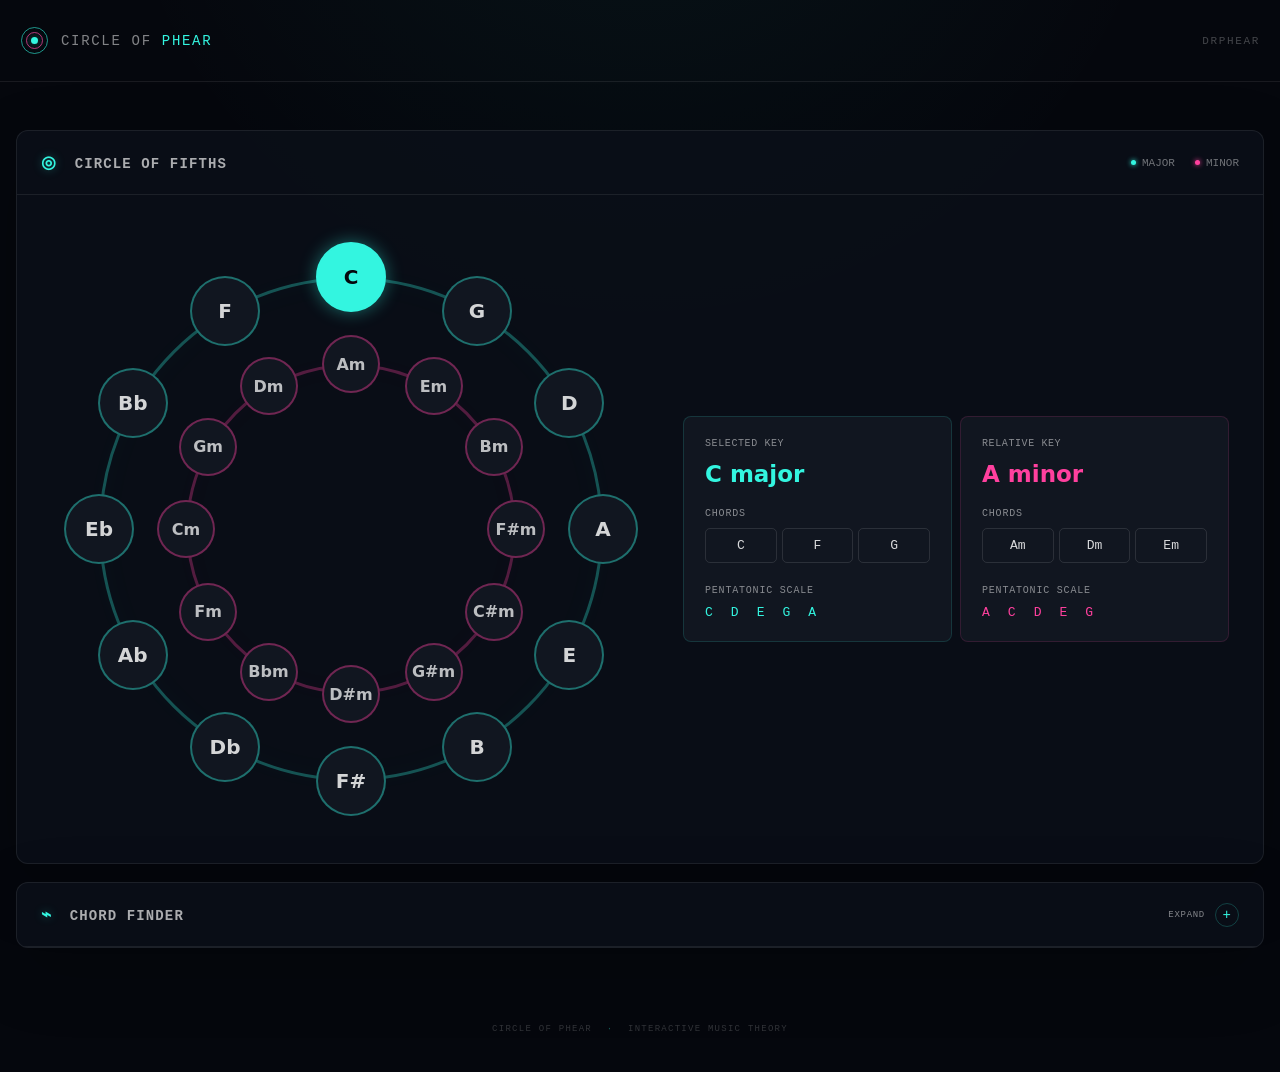
==== commit 7a665683: "Some small screen optimizations and remove diatonic chords for now" ====
--- a/circle-of-fifths.html
+++ b/circle-of-fifths.html
@@ -6,7 +6,7 @@
     <meta name="description" content="An interactive circle of fifths with chords, relative keys, and pentatonic scales." />
     <title>Circle of Phear</title>
     <link rel="icon" href="favicon.svg" type="image/svg+xml" />
-    <link rel="stylesheet" href="styles.css?v=20260923-6" />
+    <link rel="stylesheet" href="styles.css?v=20260923-7" />
   </head>
   <body>
     <header class="site-header" id="top">
@@ -57,13 +57,6 @@
           </div>
         </div>
 
-        <div class="diatonic-strip">
-          <div>
-            <span class="card-label">Diatonic chords</span>
-            <strong id="palette-key">C major</strong>
-          </div>
-          <div class="diatonic-chords" id="diatonic-chords"></div>
-        </div>
       </section>
 
       <details class="panel finder" id="chord-finder">
@@ -111,6 +104,6 @@
     </main>
 
     <footer>CIRCLE OF PHEAR <span>·</span> INTERACTIVE MUSIC THEORY</footer>
-    <script src="app.js?v=20260923-6"></script>
+    <script src="app.js?v=20260923-7"></script>
   </body>
 </html>
--- a/styles.css
+++ b/styles.css
@@ -87,8 +87,8 @@
 .harmony-card h3, .scale-card h3 { margin: 12px 0 14px; color: rgba(255,255,255,.88); font-size: 23px; font-weight: 600; }
 .primary-card h3 { color: var(--cyan); }
 .relative-card h3 { color: var(--magenta); }
-.large-chords { display: flex; flex-wrap: wrap; gap: 5px; margin-top: 8px; }
-.large-chords span { min-width: 48px; padding: 9px 11px; border: 1px solid rgba(255,255,255,.11); border-radius: 5px; color: rgba(255,255,255,.84); text-align: center; font-family: var(--mono); font-size: 13px; }
+.large-chords { display: grid; grid-template-columns: repeat(3, minmax(0, 1fr)); gap: 5px; margin-top: 8px; }
+.large-chords span { min-width: 0; padding: 9px 5px; border: 1px solid rgba(255,255,255,.11); border-radius: 5px; color: rgba(255,255,255,.84); text-align: center; white-space: nowrap; font-family: var(--mono); font-size: 13px; }
 .card-label { color: var(--muted); font-family: var(--mono); font-size: 10px; letter-spacing: .08em; text-transform: uppercase; }
 .scale-card h3 { margin-bottom: 12px; font-size: 17px; }
 .pentatonic-label { display: block; margin-top: 22px; }
@@ -97,14 +97,6 @@
 .note-row span { color: rgba(255,255,255,.76); font-family: var(--mono); font-size: 13px; }
 .primary-card .note-row span { color: var(--cyan); }
 .relative-card .note-row span { color: var(--magenta); }
-
-.diatonic-strip { margin: 0 34px 34px; padding: 20px 22px; display: flex; align-items: center; justify-content: space-between; gap: 24px; border: 1px solid var(--faint); border-radius: 8px; background: rgba(17,22,32,.55); }
-.diatonic-strip > div:first-child { flex: 0 0 auto; }
-.diatonic-strip > div:first-child strong { display: block; margin-top: 7px; color: rgba(255,255,255,.72); font-size: 16px; font-weight: 500; }
-.diatonic-chords { display: flex; flex-wrap: wrap; justify-content: flex-end; gap: 5px; }
-.degree-chord { min-width: 68px; padding: 9px 12px; text-align: center; border-left: 1px solid var(--faint); }
-.degree-chord strong { display: block; font-family: var(--mono); font-size: 14px; font-weight: 500; }
-.degree-chord small { color: rgba(255,255,255,.3); font-family: var(--mono); font-size: 8px; text-transform: uppercase; }
 
 .finder .panel-header { flex-wrap: wrap; gap: 10px; }
 .finder > summary { cursor: pointer; list-style: none; user-select: none; }
@@ -170,9 +162,6 @@
   .key-button.minor { width: 38px; height: 38px; font-size: 10px; }
   .harmony-card, .scale-card { padding: 13px; }
   .harmony-card h3 { font-size: 16px; }
-  .diatonic-strip { margin: 0 12px 12px; align-items: flex-start; flex-direction: column; gap: 11px; }
-  .diatonic-chords { justify-content: flex-start; }
-  .degree-chord { border-left: 0; border-right: 1px solid var(--faint); }
   .finder .panel-header { min-height: 60px; padding-top: 10px; padding-bottom: 10px; }
   .finder-tool { padding: 12px; }
   .finder-input-header { align-items: flex-start; flex-direction: column; }
